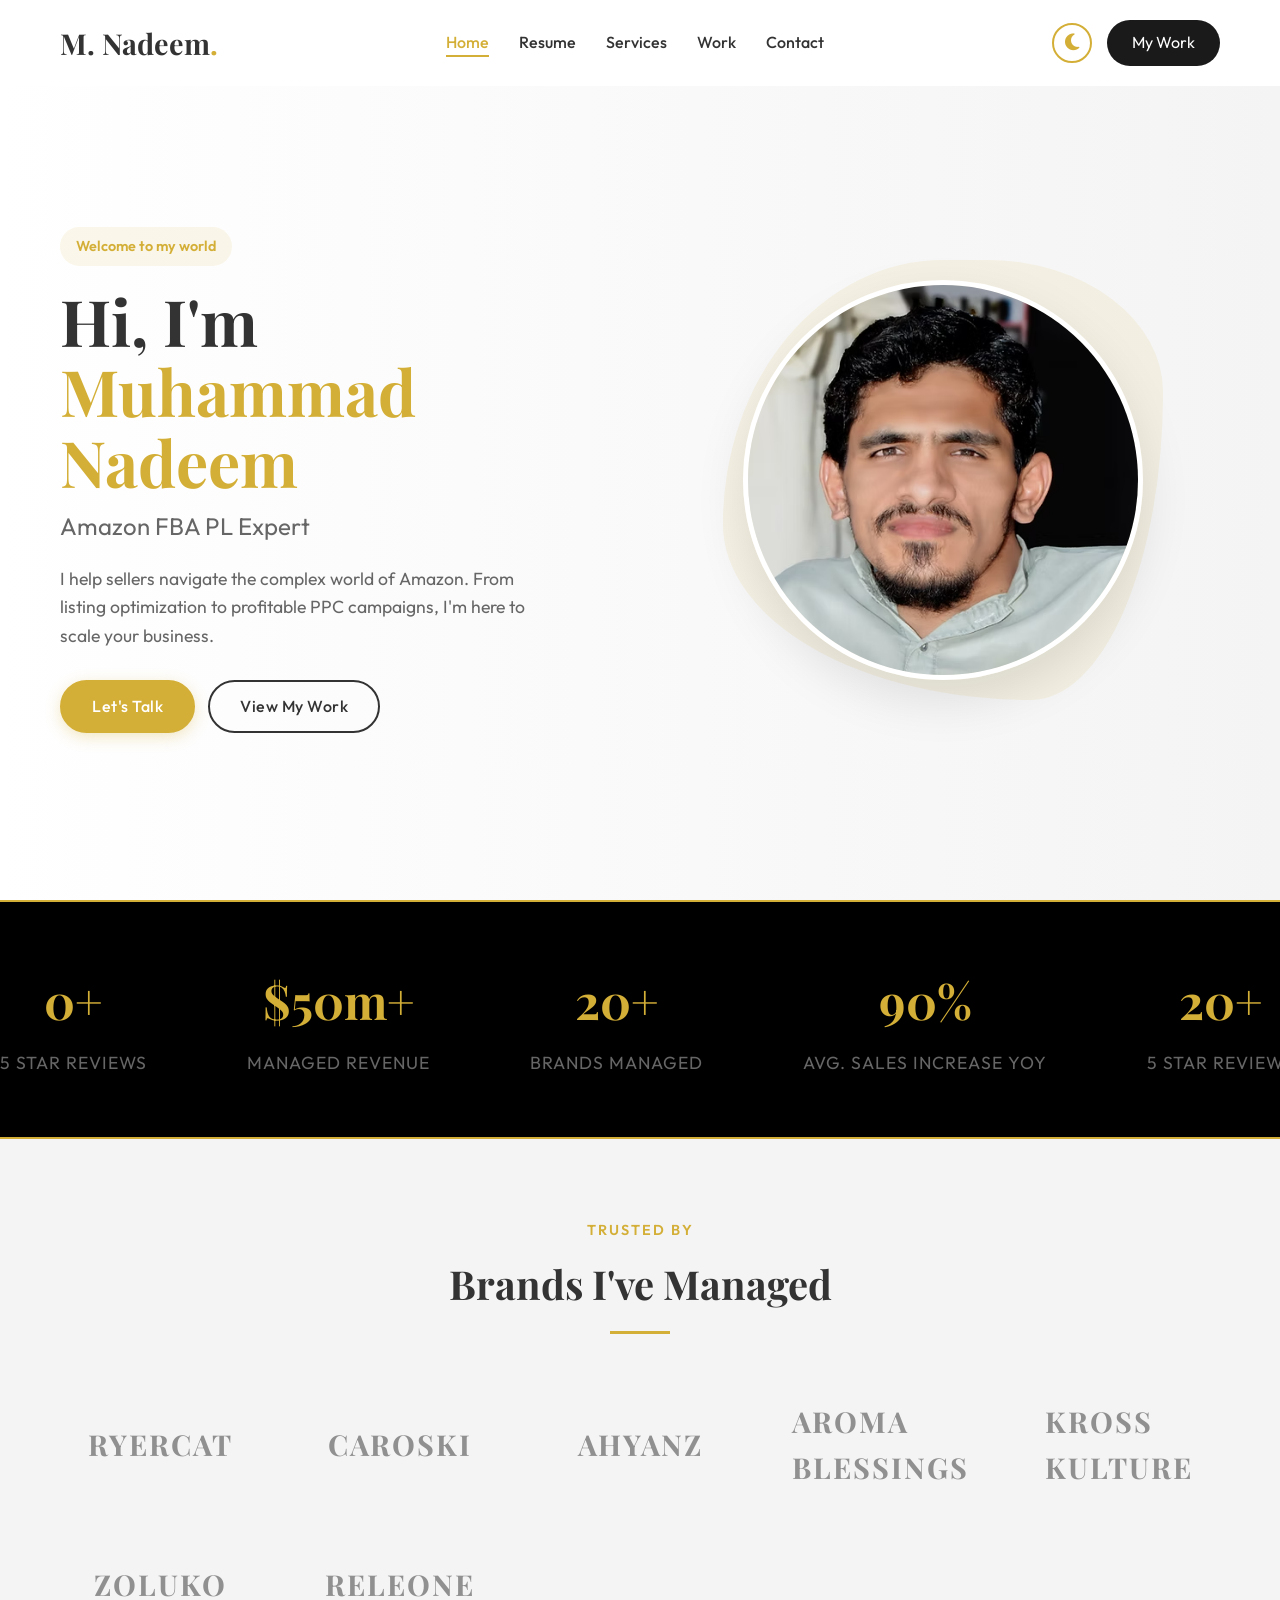
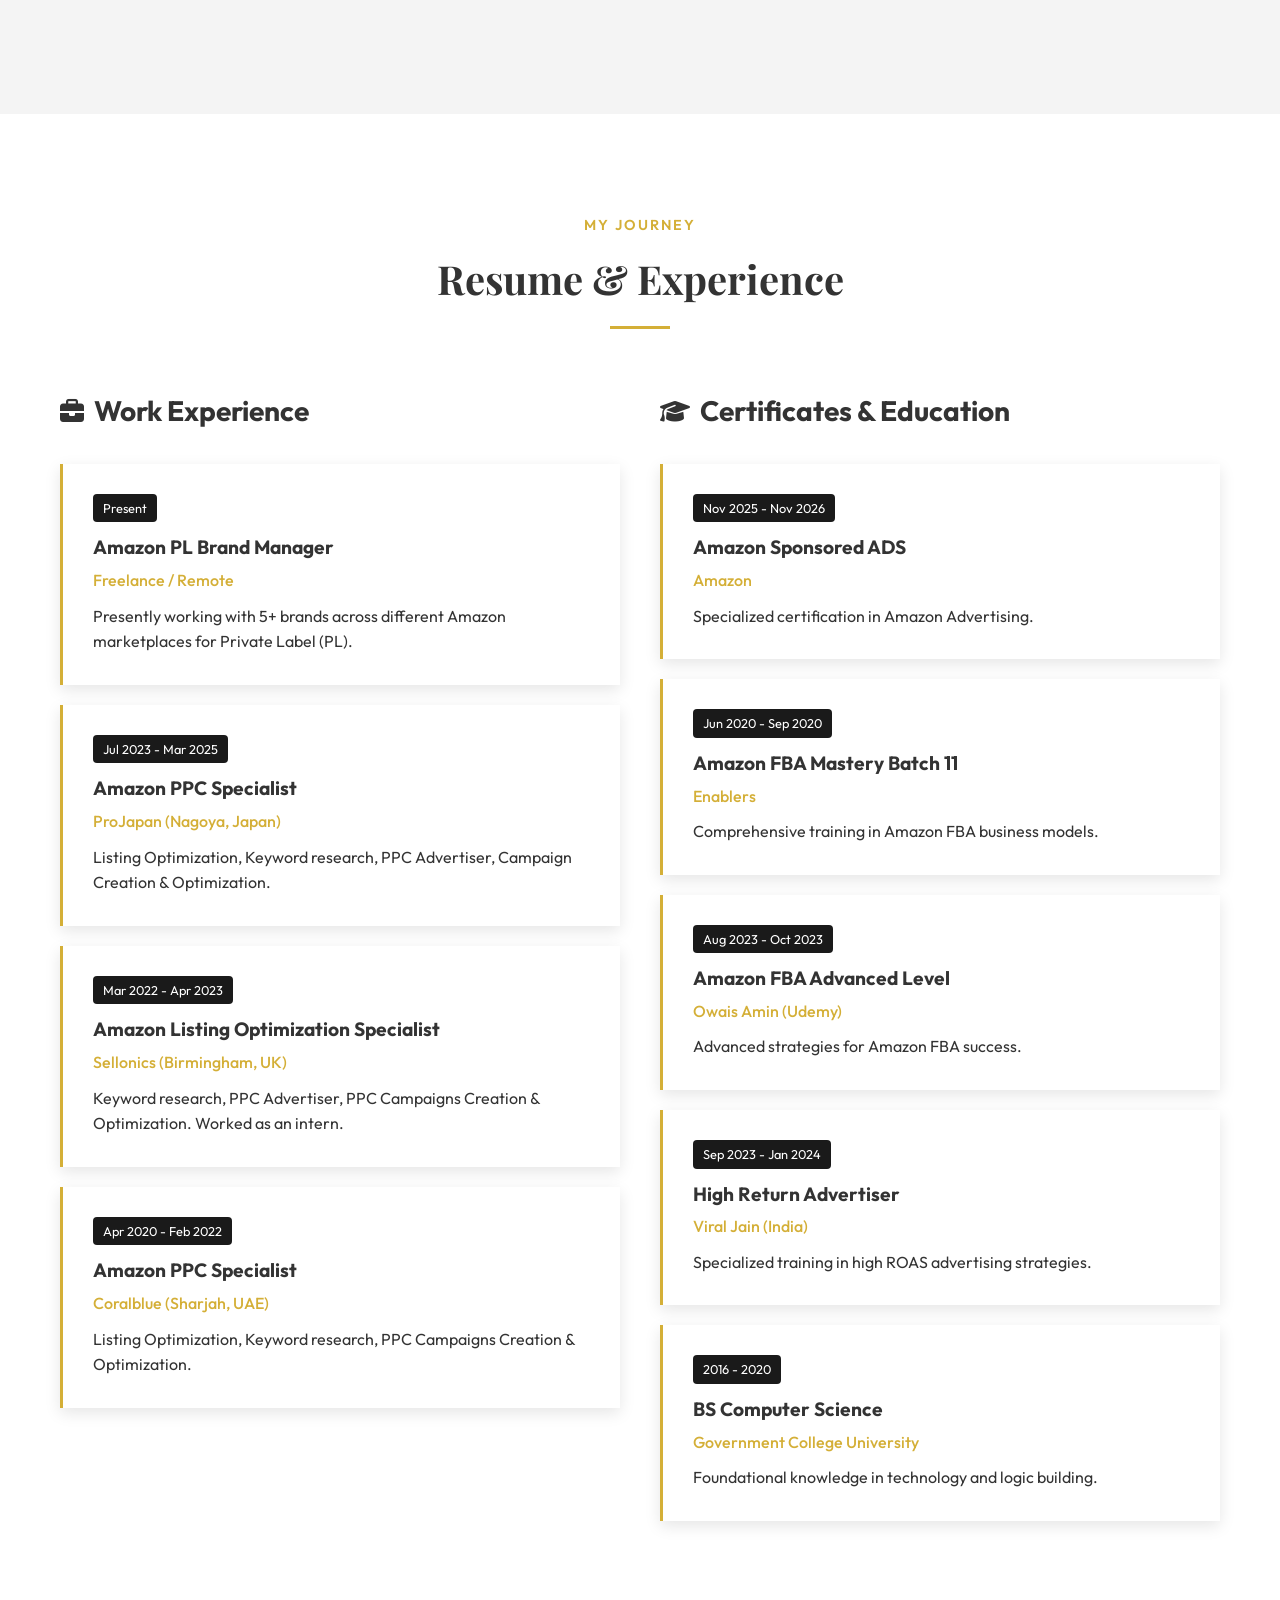
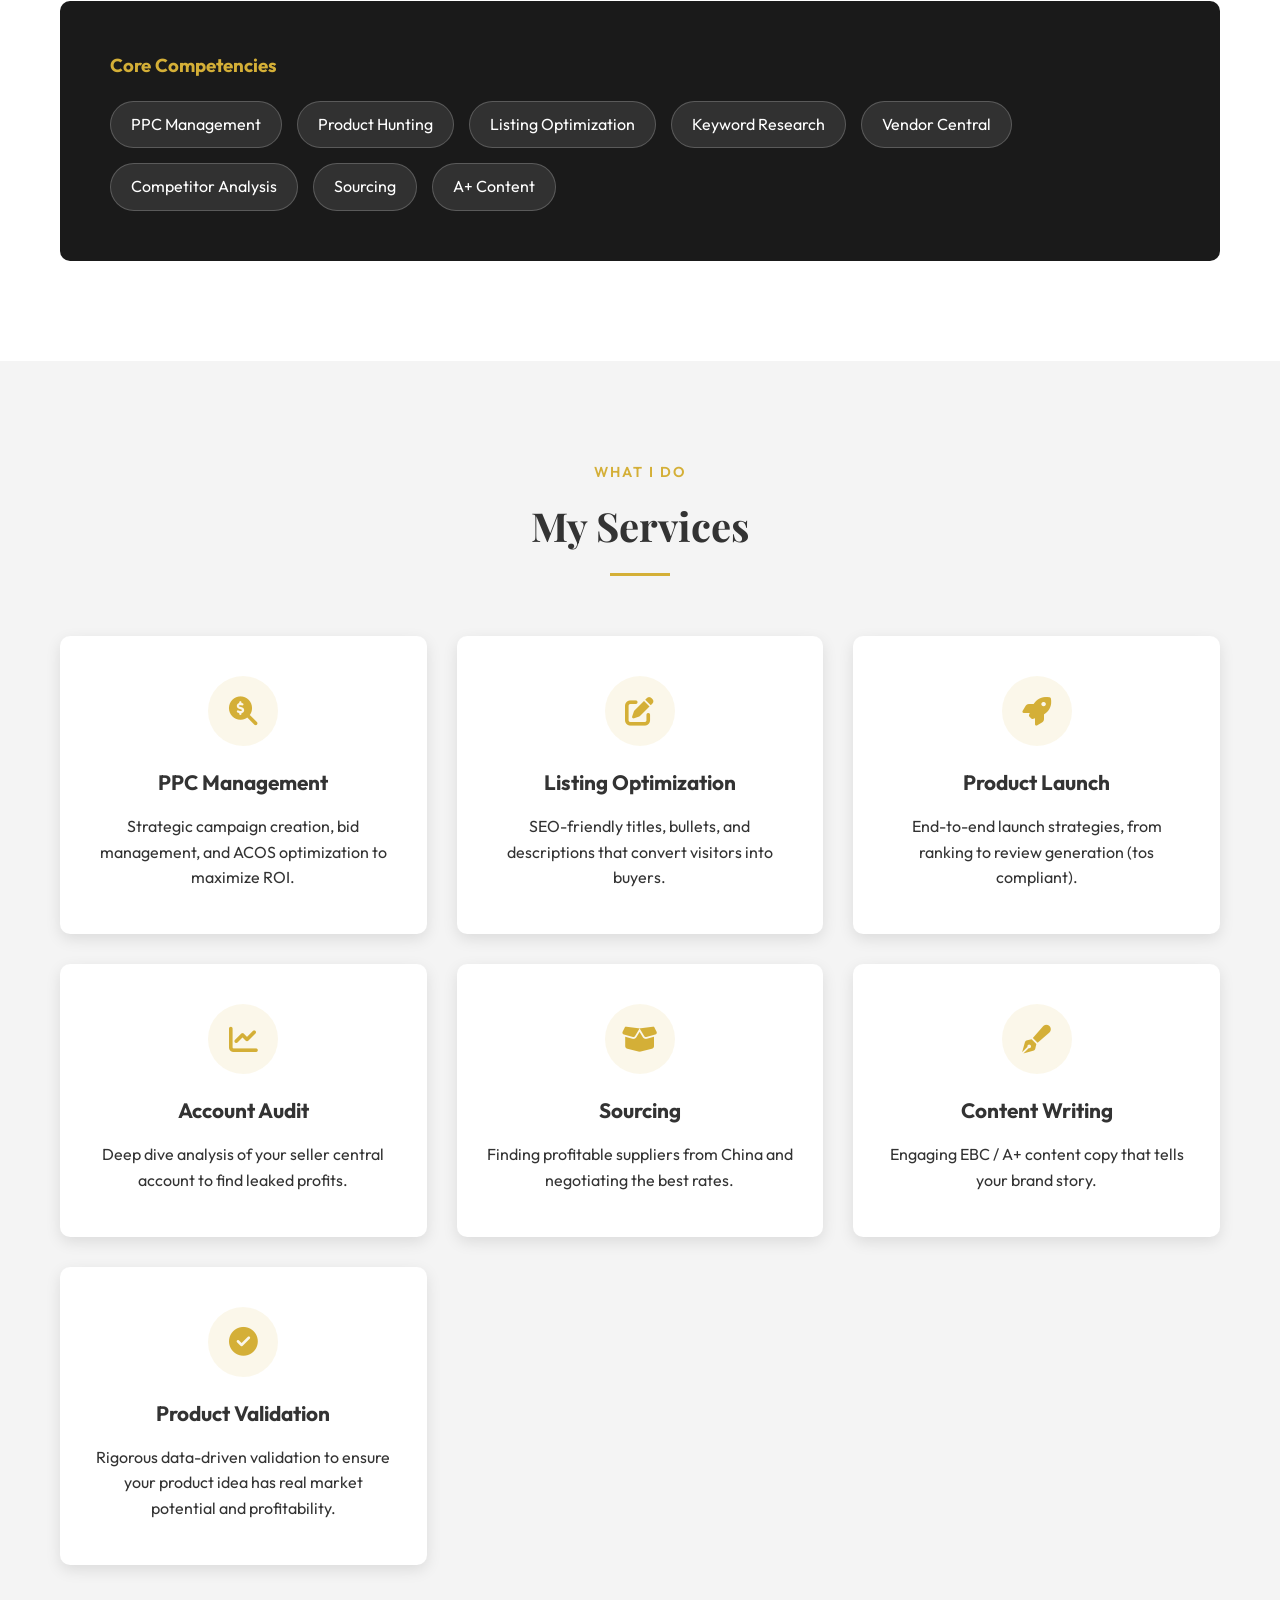
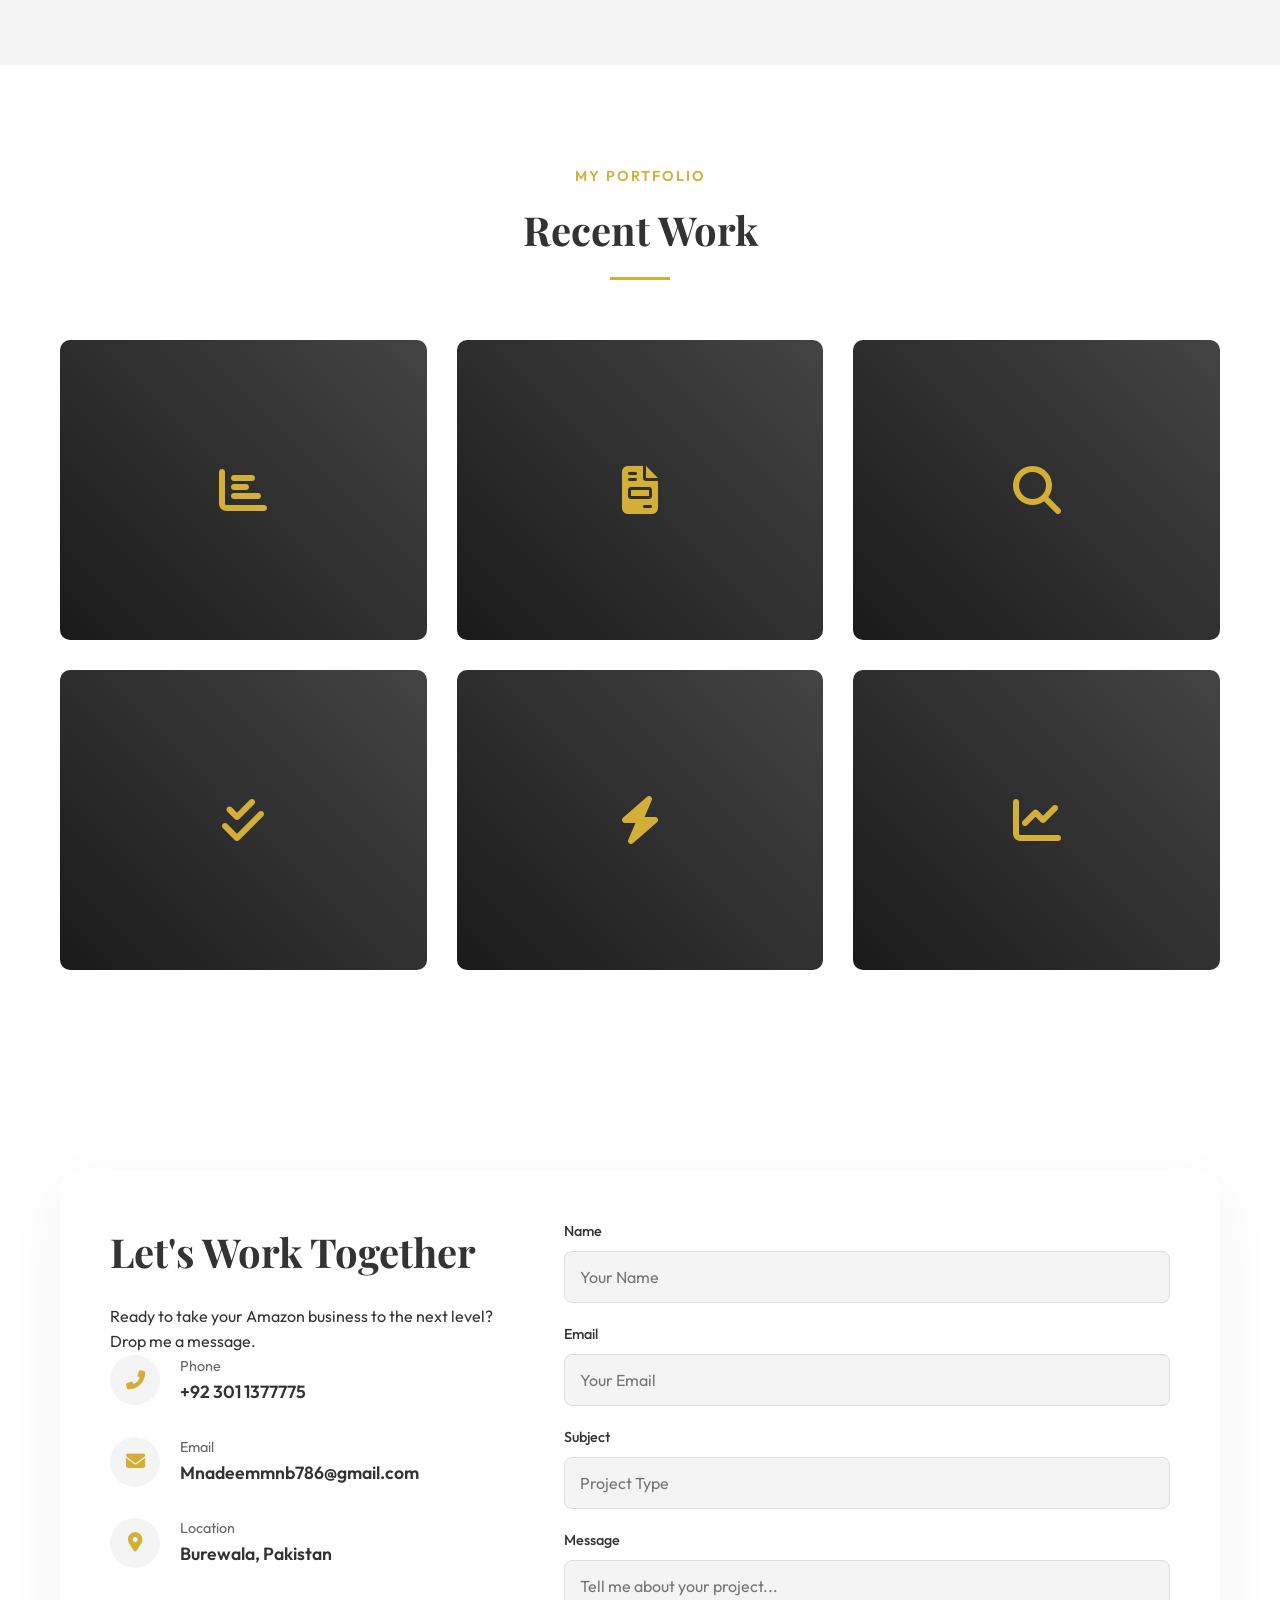
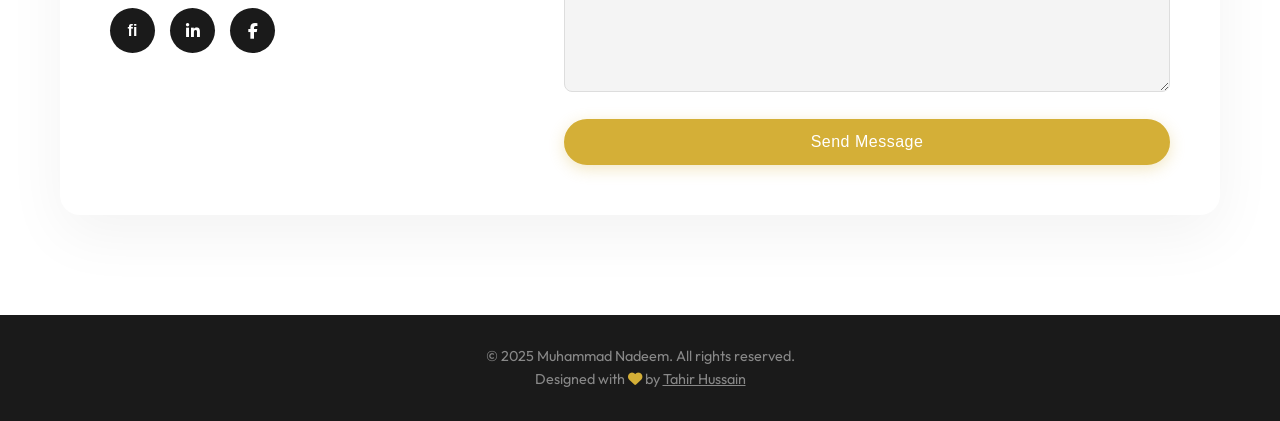
==== index.html @ 7dbaf4a0 "Add files via upload" ====
<!DOCTYPE html>
<html lang="en">

<head>
    <meta charset="UTF-8">
    <meta name="viewport" content="width=device-width, initial-scale=1.0">
    <title>Muhammad Nadeem | Amazon FBA Expert</title>
    <meta name="description"
        content="Portfolio of Muhammad Nadeem, an Amazon FBA PL Expert specializing in PPC, Listing Optimization, and Brand Building.">

    <!-- Fonts -->
    <link rel="preconnect" href="https://fonts.googleapis.com">
    <link rel="preconnect" href="https://fonts.gstatic.com" crossorigin>
    <link
        href="https://fonts.googleapis.com/css2?family=Outfit:wght@300;400;500;600;700&family=Playfair+Display:ital,wght@0,600;1,600&display=swap"
        rel="stylesheet">

    <!-- Icons -->
    <link rel="stylesheet" href="https://cdnjs.cloudflare.com/ajax/libs/font-awesome/6.4.0/css/all.min.css">

    <!-- Styles -->
    <link rel="stylesheet" href="css/style.css">
</head>

<body>

    <!-- Navigation -->
    <nav class="navbar" id="navbar">
        <div class="container nav-container">
            <a href="#" class="logo">M. Nadeem<span class="highlight">.</span></a>
            <div class="hamburger" id="hamburger">
                <span></span>
                <span></span>
                <span></span>
            </div>
            <ul class="nav-links" id="nav-links">
                <li><a href="#hero" class="active">Home</a></li>
                <li><a href="#resume">Resume</a></li>
                <li><a href="#services">Services</a></li>
                <li><a href="#portfolio">Work</a></li>
                <li><a href="#contact">Contact</a></li>
            </ul>
            <div style="display: flex; gap: 15px; align-items: center;">
                <button id="theme-toggle" aria-label="Toggle Dark Mode" class="theme-btn">
                    <i class="fas fa-moon"></i>
                </button>
                <a href="#portfolio" class="btn-cta">My Work</a>
            </div>
        </div>
    </nav>

    <!-- Hero Section -->
    <section id="home" class="hero">
        <div class="container hero-container">
            <div class="hero-content">
                <span class="subtitle">Welcome to my world</span>
                <h1>Hi, I'm <span class="text-gold">Muhammad Nadeem</span></h1>
                <h2 class="role">Amazon FBA PL Expert</h2>
                <p class="hero-desc">
                    I help sellers navigate the complex world of Amazon. From listing optimization to profitable PPC
                    campaigns, I'm here to scale your business.
                </p>
                <div class="hero-btns">
                    <a href="#contact" class="btn btn-primary">Let's Talk</a>
                    <a href="#portfolio" class="btn btn-outline">View My Work</a>
                </div>


            </div>
            <div class="hero-image">
                <div class="image-wrapper">
                    <div class="blob"></div>
                    <!-- Placeholder for user image. -->
                    <img src="assets/profile.png" alt="Muhammad Nadeem" class="profile-img">
                </div>
            </div>
        </div>
    </section>

    <!-- Sliding Stats Banner -->
    <div class="scrolling-banner">
        <div class="marquee">
            <div class="marquee-content">
                <div class="stat-block">
                    <h3>0+</h3>
                    <p>5 Star Reviews</p>
                </div>
                <div class="stat-block">
                    <h3>$50m+</h3>
                    <p>Managed Revenue</p>
                </div>
                <div class="stat-block">
                    <h3>20+</h3>
                    <p>Brands Managed</p>
                </div>
                <div class="stat-block">
                    <h3>90%</h3>
                    <p>Avg. Sales Increase YoY</p>
                </div>
                <!-- Duplicate for smooth seamless loop -->
                <div class="stat-block">
                    <h3>20+</h3>
                    <p>5 Star Reviews</p>
                </div>
                <div class="stat-block">
                    <h3>$50m+</h3>
                    <p>Managed Revenue</p>
                </div>
                <div class="stat-block">
                    <h3>20+</h3>
                    <p>Brands Managed</p>
                </div>
                <div class="stat-block">
                    <h3>90%</h3>
                    <p>Avg. Sales Increase YoY</p>
                </div>
            </div>
        </div>
    </div>

    <!-- Brands Section -->
    <section class="section brands-section">
        <div class="container">
            <div class="section-header text-center">
                <span class="section-subtitle">Trusted By</span>
                <h2 class="section-title">Brands I've Managed</h2>
                <div class="line"></div>
            </div>
            <div class="brands-grid">
                <div class="brand-item">Ryercat</div>
                <div class="brand-item">Caroski</div>
                <div class="brand-item">Ahyanz</div>
                <div class="brand-item">Aroma Blessings</div>
                <div class="brand-item">Kross Kulture</div>
                <div class="brand-item">Zoluko</div>
                <div class="brand-item">Releone</div>
            </div>
        </div>
    </section>

    <!-- Resume / About Section -->
    <section id="resume" class="section resume-section">
        <div class="container">
            <div class="section-header text-center">
                <span class="section-subtitle">My Journey</span>
                <h2 class="section-title">Resume & Experience</h2>
                <div class="line"></div>
            </div>

            <div class="resume-grid">
                <!-- Experience Column -->
                <div class="resume-column">
                    <div class="resume-cat">
                        <i class="fas fa-briefcase"></i>
                        <h3>Work Experience</h3>
                    </div>

                    <div class="resume-card">
                        <div class="resume-date">Present</div>
                        <h4>Amazon PL Brand Manager</h4>
                        <span class="company">Freelance / Remote</span>
                        <p>Presently working with 5+ brands across different Amazon marketplaces for Private Label (PL).
                        </p>
                    </div>
                    <div class="resume-card">
                        <div class="resume-date">Jul 2023 - Mar 2025</div>
                        <h4>Amazon PPC Specialist</h4>
                        <span class="company">ProJapan (Nagoya, Japan)</span>
                        <p>Listing Optimization, Keyword research, PPC Advertiser, Campaign Creation & Optimization.</p>
                    </div>

                    <div class="resume-card">
                        <div class="resume-date">Mar 2022 - Apr 2023</div>
                        <h4>Amazon Listing Optimization Specialist</h4>
                        <span class="company">Sellonics (Birmingham, UK)</span>
                        <p>Keyword research, PPC Advertiser, PPC Campaigns Creation & Optimization. Worked as an intern.
                        </p>
                    </div>

                    <div class="resume-card">
                        <div class="resume-date">Apr 2020 - Feb 2022</div>
                        <h4>Amazon PPC Specialist</h4>
                        <span class="company">Coralblue (Sharjah, UAE)</span>
                        <p>Listing Optimization, Keyword research, PPC Campaigns Creation & Optimization.</p>
                    </div>
                </div>

                <!-- Education/Certificates Column -->
                <div class="resume-column">
                    <div class="resume-cat">
                        <i class="fas fa-graduation-cap"></i>
                        <h3>Certificates & Education</h3>
                    </div>

                    <div class="resume-card">
                        <div class="resume-date">Nov 2025 - Nov 2026</div>
                        <h4>Amazon Sponsored ADS</h4>
                        <span class="company">Amazon</span>
                        <p>Specialized certification in Amazon Advertising.</p>
                    </div>

                    <div class="resume-card">
                        <div class="resume-date">Jun 2020 - Sep 2020</div>
                        <h4>Amazon FBA Mastery Batch 11</h4>
                        <span class="company">Enablers</span>
                        <p>Comprehensive training in Amazon FBA business models.</p>
                    </div>

                    <div class="resume-card">
                        <div class="resume-date">Aug 2023 - Oct 2023</div>
                        <h4>Amazon FBA Advanced Level</h4>
                        <span class="company">Owais Amin (Udemy)</span>
                        <p>Advanced strategies for Amazon FBA success.</p>
                    </div>

                    <div class="resume-card">
                        <div class="resume-date">Sep 2023 - Jan 2024</div>
                        <h4>High Return Advertiser</h4>
                        <span class="company">Viral Jain (India)</span>
                        <p>Specialized training in high ROAS advertising strategies.</p>
                    </div>

                    <div class="resume-card">
                        <div class="resume-date">2016 - 2020</div>
                        <h4>BS Computer Science</h4>
                        <span class="company">Government College University</span>
                        <p>Foundational knowledge in technology and logic building.</p>
                    </div>
                </div>
            </div>

            <!-- Skills Bar -->
            <div class="skills-container">
                <h3>Core Competencies</h3>
                <div class="skills-flex">
                    <span class="skill-tag">PPC Management</span>
                    <span class="skill-tag">Product Hunting</span>
                    <span class="skill-tag">Listing Optimization</span>
                    <span class="skill-tag">Keyword Research</span>
                    <span class="skill-tag">Vendor Central</span>
                    <span class="skill-tag">Competitor Analysis</span>
                    <span class="skill-tag">Sourcing</span>
                    <span class="skill-tag">A+ Content</span>
                </div>
            </div>
        </div>
    </section>

    <!-- Services Section -->
    <section id="services" class="section services-section bg-light">
        <div class="container">
            <div class="section-header text-center">
                <span class="section-subtitle">What I Do</span>
                <h2 class="section-title">My Services</h2>
                <div class="line"></div>
            </div>

            <div class="services-grid">
                <div class="service-card">
                    <div class="icon-box"><i class="fas fa-search-dollar"></i></div>
                    <h3>PPC Management</h3>
                    <p>Strategic campaign creation, bid management, and ACOS optimization to maximize ROI.</p>
                </div>
                <div class="service-card">
                    <div class="icon-box"><i class="fas fa-edit"></i></div>
                    <h3>Listing Optimization</h3>
                    <p>SEO-friendly titles, bullets, and descriptions that convert visitors into buyers.</p>
                </div>
                <div class="service-card">
                    <div class="icon-box"><i class="fas fa-rocket"></i></div>
                    <h3>Product Launch</h3>
                    <p>End-to-end launch strategies, from ranking to review generation (tos compliant).</p>
                </div>
                <div class="service-card">
                    <div class="icon-box"><i class="fas fa-chart-line"></i></div>
                    <h3>Account Audit</h3>
                    <p>Deep dive analysis of your seller central account to find leaked profits.</p>
                </div>
                <div class="service-card">
                    <div class="icon-box"><i class="fas fa-box-open"></i></div>
                    <h3>Sourcing</h3>
                    <p>Finding profitable suppliers from China and negotiating the best rates.</p>
                </div>
                <div class="service-card">
                    <div class="icon-box"><i class="fas fa-pen-fancy"></i></div>
                    <h3>Content Writing</h3>
                    <p>Engaging EBC / A+ content copy that tells your brand story.</p>
                </div>
                <div class="service-card">
                    <div class="icon-box"><i class="fas fa-check-circle"></i></div>
                    <h3>Product Validation</h3>
                    <p>Rigorous data-driven validation to ensure your product idea has real market potential and
                        profitability.</p>
                </div>
            </div>
        </div>
    </section>

    <!-- Portfolio Section -->
    <section id="portfolio" class="section portfolio-section">
        <div class="container">
            <div class="section-header text-center">
                <span class="section-subtitle">My Portfolio</span>
                <h2 class="section-title">Recent Work</h2>
                <div class="line"></div>
            </div>

            <div class="portfolio-grid">
                <!-- Project 1 -->
                <div class="portfolio-item">
                    <div class="portfolio-img">
                        <div class="placeholder-img" style="background: linear-gradient(45deg, #1a1a1a, #444);">
                            <i class="fas fa-chart-bar fa-3x" style="color: #D4AF37;"></i>
                        </div>
                    </div>
                    <div class="portfolio-overlay">
                        <h3>PPC Audit Report</h3>
                        <p>Reduced ACOS by 15% in 2 months.</p>
                    </div>
                </div>
                <!-- Project 2 -->
                <div class="portfolio-item">
                    <div class="portfolio-img">
                        <div class="placeholder-img" style="background: linear-gradient(45deg, #1a1a1a, #444);">
                            <i class="fas fa-file-invoice fa-3x" style="color: #D4AF37;"></i>
                        </div>
                    </div>
                    <div class="portfolio-overlay">
                        <h3>Listing Audit</h3>
                        <p>Kitchen Category - Best Seller Badge.</p>
                    </div>
                </div>
                <!-- Project 3 -->
                <div class="portfolio-item">
                    <div class="portfolio-img">
                        <div class="placeholder-img" style="background: linear-gradient(45deg, #1a1a1a, #444);">
                            <i class="fas fa-search fa-3x" style="color: #D4AF37;"></i>
                        </div>
                    </div>
                    <div class="portfolio-overlay">
                        <h3>Keyword Research</h3>
                        <p>High volume, low competition keywords.</p>
                    </div>
                </div>
                <!-- Project 4 -->
                <div class="portfolio-item">
                    <div class="portfolio-img">
                        <div class="placeholder-img" style="background: linear-gradient(45deg, #1a1a1a, #444);">
                            <i class="fas fa-check-double fa-3x" style="color: #D4AF37;"></i>
                        </div>
                    </div>
                    <div class="portfolio-overlay">
                        <h3>Product Validation</h3>
                        <p>Comprehensive market analysis and viability report.</p>
                    </div>
                </div>
                <!-- Project 5 -->
                <div class="portfolio-item">
                    <div class="portfolio-img">
                        <div class="placeholder-img" style="background: linear-gradient(45deg, #1a1a1a, #444);">
                            <i class="fas fa-bolt fa-3x" style="color: #D4AF37;"></i>
                        </div>
                    </div>
                    <div class="portfolio-overlay">
                        <h3>The 14 Days Profit Sprint</h3>
                        <p>Rapid optimization strategy to boost profitability in two weeks.</p>
                    </div>
                </div>
                <!-- Project 6 -->
                <div class="portfolio-item">
                    <div class="portfolio-img">
                        <div class="placeholder-img" style="background: linear-gradient(45deg, #1a1a1a, #444);">
                            <i class="fas fa-chart-line fa-3x" style="color: #D4AF37;"></i>
                        </div>
                    </div>
                    <div class="portfolio-overlay">
                        <h3>Holistic Brand Growth</h3>
                        <p>Long-term strategies to build equity and sustainable revenue.</p>
                    </div>
                </div>
            </div>
        </div>
    </section>

    <!-- Contact Section -->
    <section id="contact" class="section contact-section">
        <div class="container">
            <div class="contact-wrapper">
                <div class="contact-info">
                    <h2>Let's Work Together</h2>
                    <p>Ready to take your Amazon business to the next level? Drop me a message.</p>

                    <div class="info-item">
                        <i class="fas fa-phone-alt"></i>
                        <div>
                            <span>Phone</span>
                            <p>+92 301 1377775</p>
                        </div>
                    </div>
                    <div class="info-item">
                        <i class="fas fa-envelope"></i>
                        <div>
                            <span>Email</span>
                            <p>Mnadeemmnb786@gmail.com</p>
                        </div>
                    </div>
                    <div class="info-item">
                        <i class="fas fa-map-marker-alt"></i>
                        <div>
                            <span>Location</span>
                            <p>Burewala, Pakistan</p>
                        </div>
                    </div>

                    <div class="social-links">
                        <!-- Fiverr -->
                        <a href="https://www.fiverr.com/mnadeem_75?up_rollout=true" target="_blank" title="Fiverr">
                            <span style="font-weight: 700; font-family: sans-serif;">fi</span>
                        </a>
                        <!-- LinkedIn -->
                        <a href="https://www.linkedin.com/in/muhammad-nadeem-va/" target="_blank" title="LinkedIn">
                            <i class="fab fa-linkedin-in"></i>
                        </a>
                        <!-- Facebook -->
                        <a href="https://www.facebook.com/share/1TNQJmgSxJ/" target="_blank" title="Facebook">
                            <i class="fab fa-facebook-f"></i>
                        </a>
                    </div>
                </div>

                <div class="contact-form-box">
                    <form action="#" class="contact-form">
                        <div class="form-group">
                            <label for="name">Name</label>
                            <input type="text" id="name" placeholder="Your Name" required>
                        </div>
                        <div class="form-group">
                            <label for="email">Email</label>
                            <input type="email" id="email" placeholder="Your Email" required>
                        </div>
                        <div class="form-group">
                            <label for="subject">Subject</label>
                            <input type="text" id="subject" placeholder="Project Type">
                        </div>
                        <div class="form-group">
                            <label for="message">Message</label>
                            <textarea id="message" rows="5" placeholder="Tell me about your project..."
                                required></textarea>
                        </div>
                        <button type="submit" class="btn btn-primary btn-block">Send Message</button>
                    </form>
                </div>
            </div>
        </div>
    </section>

    <!-- Footer -->
    <footer>
        <div class="container footer-content">
            <p>&copy; 2025 Muhammad Nadeem. All rights reserved.</p>
            <p>Designed with <i class="fas fa-heart text-gold"></i> by <a
                    href="https://www.linkedin.com/in/tahir-hussain-a2488430a?utm_source=share&utm_campaign=share_via&utm_content=profile&utm_medium=android_app"
                    target="_blank" style="color: inherit; text-decoration: underline;">Tahir Hussain</a></p>
        </div>
    </footer>


    <!-- Portfolio Modal -->
    <div id="portfolio-modal" class="modal">
        <div class="modal-content">
            <span class="close-modal">&times;</span>
            <span class="prev-slide">&#10094;</span>
            <img src="" alt="Project Detail" id="modal-img">
            <span class="next-slide">&#10095;</span>
            <div class="modal-caption">
                <h3 id="modal-title"></h3>
                <p id="modal-desc"></p>
            </div>
        </div>
    </div>

    <script src="js/script.js"></script>
</body>

</html>
---- css/style.css ----
/* 
========================================
   Variables & Reset
========================================
*/
:root {
    --primary-color: #D4AF37;
    --secondary-color: #f4f4f4;
    --text-color: #333333;
    --text-light: #666666;
    --bg-light: #f4f4f4;
    --bg-dark: #1a1a1a;
    --white: #ffffff;
    --shadow: 0 5px 15px rgba(0, 0, 0, 0.1);
    --transition: all 0.3s ease;
    --font-heading: 'Playfair Display', serif;
    --font-main: 'Outfit', sans-serif;

    /* Theme Variables */
    --bg-body: #ffffff;
    --bg-card: #ffffff;
    --text-main: #333333;
    --text-muted: #666666;
    --nav-bg: rgba(255, 255, 255, 0.95);
    --hero-bg: linear-gradient(to right, #ffffff, #f4f4f4);
}

[data-theme="dark"] {
    --bg-body: #111111;
    --bg-card: #1e1e1e;
    --text-main: #e0e0e0;
    --text-muted: #aaaaaa;
    --nav-bg: rgba(17, 17, 17, 0.95);
    --hero-bg: linear-gradient(to right, #111111, #1a1a1a);
    --shadow: 0 5px 15px rgba(0, 0, 0, 0.3);
    --bg-light: #222;
    /* Overriding for contact form inputs etc */
}

/* Theme Button */
.theme-btn {
    background: transparent;
    border: 2px solid var(--primary-color);
    color: var(--primary-color);
    width: 40px;
    height: 40px;
    border-radius: 50%;
    cursor: pointer;
    display: flex;
    align-items: center;
    justify-content: center;
    transition: var(--transition);
    font-size: 1.2rem;
}

.theme-btn:hover {
    background: var(--primary-color);
    color: var(--white);
    transform: rotate(30deg);
}

* {
    margin: 0;
    padding: 0;
    box-sizing: border-box;
}

html {
    scroll-behavior: smooth;
}

body {
    font-family: var(--font-main);
    color: var(--text-main);
    line-height: 1.6;
    overflow-x: hidden;
    background-color: var(--bg-body);
    transition: background-color 0.3s ease, color 0.3s ease;
}

a {
    text-decoration: none;
    color: inherit;
    transition: var(--transition);
}

ul {
    list-style: none;
}

img {
    max-width: 100%;
}

/* 
========================================
   Utilities
========================================
*/
.container {
    max-width: 1200px;
    padding: 0 20px;
    margin: 0 auto;
}

.text-gold {
    color: var(--primary-color);
}

.text-center {
    text-align: center;
}

.bg-light {
    background-color: var(--bg-light);
}

.bg-dark {
    background-color: var(--bg-dark);
    color: var(--white);
}

.btn {
    display: inline-block;
    padding: 12px 30px;
    border-radius: 50px;
    font-weight: 500;
    letter-spacing: 0.5px;
    cursor: pointer;
    font-size: 1rem;
}

.btn-primary {
    background-color: var(--primary-color);
    color: var(--white);
    border: 2px solid var(--primary-color);
    box-shadow: 0 4px 15px rgba(212, 175, 55, 0.3);
}

.btn-primary:hover {
    background-color: transparent;
    color: var(--primary-color);
    transform: translateY(-2px);
}

.btn-outline {
    background-color: transparent;
    border: 2px solid var(--text-color);
    color: var(--text-color);
    margin-left: 10px;
}

.btn-outline:hover {
    background-color: var(--text-color);
    color: var(--white);
    transform: translateY(-2px);
}

.section {
    padding: 100px 0;
}

.section-header {
    margin-bottom: 60px;
}

.section-subtitle {
    display: block;
    color: var(--primary-color);
    font-weight: 600;
    text-transform: uppercase;
    font-size: 0.9rem;
    letter-spacing: 2px;
    margin-bottom: 10px;
}

.section-title {
    font-family: var(--font-heading);
    font-size: 2.5rem;
    color: var(--text-main);
    margin-bottom: 15px;
}

.line {
    width: 60px;
    height: 3px;
    background-color: var(--primary-color);
    margin: 0 auto;
}

/* 
========================================
   Navigation
========================================
*/
.navbar {
    position: fixed;
    top: 0;
    left: 0;
    width: 100%;
    z-index: 1000;
    padding: 20px 0;
    transition: var(--transition);
    background: var(--nav-bg);
    backdrop-filter: blur(10px);
    box-shadow: 0 2px 10px rgba(0, 0, 0, 0.05);
}

.nav-container {
    display: flex;
    justify-content: space-between;
    align-items: center;
}

.logo {
    font-family: var(--font-heading);
    font-size: 1.8rem;
    font-weight: 700;
    color: var(--text-main);
}

.highlight {
    color: var(--primary-color);
}


.nav-links {
    display: flex;
    align-items: center;
    gap: 30px;
}

.nav-links li a {
    font-weight: 500;
    font-size: 1rem;
    color: var(--text-main);
    position: relative;
}

.nav-links li a.active,
.nav-links li a:hover {
    color: var(--primary-color);
}

.nav-links li a::after {
    content: '';
    position: absolute;
    bottom: -5px;
    left: 0;
    width: 0;
    height: 2px;
    background-color: var(--primary-color);
    transition: var(--transition);
}

.nav-links li a:hover::after,
.nav-links li a.active::after {
    width: 100%;
}

.btn-cta {
    background-color: var(--bg-dark);
    color: var(--white) !important;
    padding: 10px 25px;
    border-radius: 30px;
}

.btn-cta:hover {
    background-color: var(--primary-color);
}



/* Mobile Nav */
.hamburger {
    display: none;
    flex-direction: column;
    cursor: pointer;
    gap: 5px;
}

.hamburger span {
    width: 25px;
    height: 3px;
    background-color: var(--bg-dark);
    transition: var(--transition);
}

/* 
========================================
   Hero Section
========================================
*/
.hero {
    padding-top: 140px;
    padding-bottom: 80px;
    background-image: var(--hero-bg);
    min-height: 100vh;
    display: flex;
    align-items: center;
}

.hero-container {
    display: grid;
    grid-template-columns: 1fr 1fr;
    align-items: center;
    gap: 50px;
}

.hero-content .subtitle {
    display: inline-block;
    background-color: rgba(212, 175, 55, 0.1);
    color: var(--primary-color);
    padding: 8px 16px;
    border-radius: 30px;
    font-weight: 600;
    font-size: 0.9rem;
    margin-bottom: 20px;
}

.hero-content h1 {
    font-family: var(--font-heading);
    font-size: 4rem;
    line-height: 1.1;
    color: var(--text-main);
    margin-bottom: 10px;
}

.hero-content .role {
    font-size: 1.5rem;
    font-weight: 400;
    color: var(--text-light);
    margin-bottom: 20px;
}

.hero-desc {
    font-size: 1.1rem;
    color: var(--text-muted);
    margin-bottom: 30px;
    max-width: 500px;
}

.stats-row {
    display: flex;
    gap: 40px;
    margin-top: 50px;
    border-top: 1px solid #ddd;
    padding-top: 30px;
}

.stat-item {
    display: flex;
    flex-direction: column;
}

.stat-num {
    font-size: 2rem;
    font-weight: 700;
    color: var(--primary-color);
    font-family: var(--font-heading);
}

.stat-label {
    font-size: 0.9rem;
    color: var(--text-light);
}

/* Hero Image */
.hero-image {
    position: relative;
    display: flex;
    justify-content: center;
}

.image-wrapper {
    position: relative;
    width: 400px;
    height: 400px;
}

.profile-img {
    width: 100%;
    height: 100%;
    object-fit: cover;
    border-radius: 50%;
    border: 5px solid var(--white);
    box-shadow: 0 20px 50px rgba(0, 0, 0, 0.1);
    position: relative;
    z-index: 2;
}

.blob {
    position: absolute;
    top: -20px;
    left: -20px;
    width: 110%;
    height: 110%;
    background-color: rgba(212, 175, 55, 0.1);
    border-radius: 50% 40% 30% 70% / 60% 30% 70% 40%;
    animation: blob-bounce 8s infinite ease-in-out;
    z-index: 1;
}

@keyframes blob-bounce {
    0% {
        border-radius: 50% 40% 30% 70% / 60% 30% 70% 40%;
    }

    50% {
        border-radius: 30% 60% 70% 40% / 50% 60% 30% 60%;
    }

    100% {
        border-radius: 50% 40% 30% 70% / 60% 30% 70% 40%;
    }
}

/* 
========================================
   Resume Section
========================================
*/
.resume-grid {
    display: grid;
    grid-template-columns: 1fr 1fr;
    gap: 40px;
    margin-bottom: 60px;
}

.resume-cat {
    font-size: 1.5rem;
    margin-bottom: 30px;
    display: flex;
    align-items: center;
    gap: 10px;
    color: var(--text-main);
}

.resume-card {
    background: var(--bg-card);
    padding: 30px;
    margin-bottom: 20px;
    border-left: 3px solid var(--primary-color);
    box-shadow: var(--shadow);
    transition: var(--transition);
}

.resume-card:hover {
    transform: translateX(10px);
}

.resume-date {
    background: var(--bg-dark);
    color: var(--white);
    display: inline-block;
    padding: 4px 10px;
    font-size: 0.8rem;
    border-radius: 4px;
    margin-bottom: 10px;
}

.resume-card h4 {
    font-size: 1.2rem;
    margin-bottom: 5px;
}

.resume-card .company {
    font-weight: 500;
    color: var(--primary-color);
    display: block;
    margin-bottom: 10px;
}

/* Skills */
.skills-container {
    background: var(--bg-dark);
    padding: 50px;
    border-radius: 10px;
    color: var(--white);
}

.skills-container h3 {
    margin-bottom: 20px;
    color: var(--primary-color);
}

.skills-flex {
    display: flex;
    flex-wrap: wrap;
    gap: 15px;
}

.skill-tag {
    background: rgba(255, 255, 255, 0.1);
    padding: 10px 20px;
    border-radius: 30px;
    border: 1px solid rgba(255, 255, 255, 0.2);
    transition: var(--transition);
}

.skill-tag:hover {
    background: var(--primary-color);
    border-color: var(--primary-color);
    color: var(--white);
}

/* 
========================================
   Services Section
========================================
*/
.services-grid {
    display: grid;
    grid-template-columns: repeat(auto-fit, minmax(300px, 1fr));
    gap: 30px;
}

.service-card {
    background: var(--bg-card);
    padding: 40px 30px;
    text-align: center;
    border-radius: 10px;
    box-shadow: var(--shadow);
    transition: var(--transition);
    border-bottom: 3px solid transparent;
}

.service-card:hover {
    transform: translateY(-10px);
    border-bottom-color: var(--primary-color);
}

.icon-box {
    width: 70px;
    height: 70px;
    background: rgba(212, 175, 55, 0.1);
    border-radius: 50%;
    margin: 0 auto 20px;
    display: flex;
    align-items: center;
    justify-content: center;
    font-size: 1.8rem;
    color: var(--primary-color);
    transition: var(--transition);
}

.service-card:hover .icon-box {
    background: var(--primary-color);
    color: var(--white);
}

.service-card h3 {
    margin-bottom: 15px;
    font-size: 1.3rem;
}

/* 
========================================
   Portfolio Section
========================================
*/
.portfolio-grid {
    display: grid;
    grid-template-columns: repeat(auto-fit, minmax(300px, 1fr));
    gap: 30px;
}

.portfolio-item {
    position: relative;
    border-radius: 10px;
    overflow: hidden;
    height: 300px;
    cursor: pointer;
}

.portfolio-img {
    height: 100%;
    width: 100%;
}

.placeholder-img {
    height: 100%;
    width: 100%;
    display: flex;
    align-items: center;
    justify-content: center;
    transition: var(--transition);
}

.portfolio-item:hover .placeholder-img {
    transform: scale(1.1);
}

.portfolio-overlay {
    position: absolute;
    top: 0;
    left: 0;
    width: 100%;
    height: 100%;
    background: rgba(26, 26, 26, 0.85);
    display: flex;
    flex-direction: column;
    align-items: center;
    justify-content: center;
    opacity: 0;
    transition: var(--transition);
    color: var(--white);
    padding: 20px;
    text-align: center;
}

.portfolio-item:hover .portfolio-overlay {
    opacity: 1;
}

.portfolio-overlay h3 {
    color: var(--primary-color);
    margin-bottom: 10px;
    transform: translateY(20px);
    transition: var(--transition);
}

.portfolio-overlay p {
    transform: translateY(20px);
    transition: var(--transition);
    transition-delay: 0.1s;
}

.portfolio-item:hover .portfolio-overlay h3,
.portfolio-item:hover .portfolio-overlay p {
    transform: translateY(0);
}

/* 
========================================
   Contact Section
========================================
*/
.contact-wrapper {
    display: grid;
    grid-template-columns: 1fr 1.5fr;
    gap: 50px;
    background: var(--bg-card);
    box-shadow: 0 20px 60px rgba(0, 0, 0, 0.05);
    padding: 50px;
    border-radius: 20px;
}

.contact-info h2 {
    font-family: var(--font-heading);
    font-size: 2.5rem;
    margin-bottom: 20px;
}

.info-item {
    display: flex;
    align-items: center;
    gap: 20px;
    margin-bottom: 30px;
}

.info-item i {
    width: 50px;
    height: 50px;
    border-radius: 50%;
    background: var(--bg-light);
    display: flex;
    align-items: center;
    justify-content: center;
    color: var(--primary-color);
    font-size: 1.2rem;
}

.info-item span {
    display: block;
    font-size: 0.9rem;
    color: var(--text-light);
}

.info-item p {
    font-weight: 600;
    font-size: 1.1rem;
}

.social-links {
    margin-top: 40px;
    display: flex;
    gap: 15px;
}

.social-links a {
    width: 45px;
    height: 45px;
    background: var(--bg-dark);
    color: var(--white);
    border-radius: 50%;
    display: flex;
    align-items: center;
    justify-content: center;
    transition: var(--transition);
}

.social-links a:hover {
    background: var(--primary-color);
    transform: translateY(-3px);
}

.contact-form .form-group {
    margin-bottom: 20px;
}

.contact-form label {
    display: block;
    margin-bottom: 8px;
    font-weight: 500;
    font-size: 0.9rem;
}

.contact-form input,
.contact-form textarea {
    width: 100%;
    padding: 15px;
    border: 1px solid #ddd;
    border-radius: 8px;
    font-family: var(--font-main);
    font-size: 1rem;
    transition: var(--transition);
    background: var(--bg-light);
}

.contact-form input:focus,
.contact-form textarea:focus {
    outline: none;
    border-color: var(--primary-color);
    background: var(--white);
}

.btn-block {
    width: 100%;
}

/* 
========================================
   Footer
========================================
*/
footer {
    background: var(--bg-dark);
    color: #888;
    padding: 30px 0;
    text-align: center;
    font-size: 0.9rem;
}

footer i {
    color: var(--primary-color);
}

/* 
========================================
   Responsive
========================================
*/
@media (max-width: 992px) {
    .hero-container {
        grid-template-columns: 1fr;
        text-align: center;
    }

    .hero-content h1 {
        font-size: 3rem;
    }

    .hero-desc {
        margin: 0 auto 30px;
    }

    .stats-row {
        justify-content: center;
    }

    .hero-image {
        margin-top: 50px;
    }

    .resume-grid {
        grid-template-columns: 1fr;
    }

    .contact-wrapper {
        grid-template-columns: 1fr;
        padding: 30px;
    }
}

@media (max-width: 768px) {
    .nav-links {
        display: none;
    }

    .hamburger {
        display: flex;
    }

    /* Mobile Menu (To be implemented with JS) */
    .nav-links.active {
        display: flex;
        flex-direction: column;
        position: absolute;
        top: 80px;
        left: 0;
        width: 100%;
        background: var(--white);
        padding: 20px;
        box-shadow: 0 10px 20px rgba(0, 0, 0, 0.1);
    }
}

/* Profile Image Placeholder */
.profile-img-placeholder {
    width: 100%;
    height: 100%;
    background: var(--bg-dark);
    border-radius: 50%;
    border: 5px solid var(--white);
    display: flex;
    align-items: center;
    justify-content: center;
    position: relative;
    z-index: 2;
    box-shadow: 0 20px 50px rgba(0, 0, 0, 0.1);
    color: var(--primary-color);
    font-size: 8rem;
}

/* Portfolio Thumbnail */
.portfolio-thumb {
    width: 100%;
    height: 100%;
    object-fit: cover;
    transition: var(--transition);
}

.portfolio-item:hover .portfolio-thumb {
    transform: scale(1.1);
}

/* Modal Styles */
.modal {
    display: none;
    position: fixed;
    z-index: 2000;
    left: 0;
    top: 0;
    width: 100%;
    height: 100%;
    overflow: auto;
    background-color: rgba(0, 0, 0, 0.9);
    backdrop-filter: blur(5px);
    opacity: 0;
    transition: opacity 0.3s ease;
}

.modal.show {
    display: flex;
    align-items: center;
    justify-content: center;
    opacity: 1;
}

.modal-content {
    margin: auto;
    display: block;
    max-width: 90%;
    max-height: 90vh;
    animation: zoom 0.3s;
    position: relative;
    border: 2px solid var(--primary-color);
    box-shadow: 0 0 50px rgba(212, 175, 55, 0.2);
}

.modal-caption {
    text-align: center;
    color: var(--white);
    padding: 15px;
    background: var(--bg-dark);
    width: 100%;
}

.close-modal {
    position: absolute;
    top: 30px;
    right: 40px;
    color: var(--white);
    font-size: 40px;
    font-weight: bold;
    cursor: pointer;
    transition: 0.3s;
    z-index: 2001;
}

.close-modal:hover {
    color: var(--primary-color);
}

@keyframes zoom {
    from {
        transform: scale(0.9)
    }

    to {
        transform: scale(1)
    }
}

@media (max-width: 700px) {
    .modal-content {
        width: 95%;
    }
}

/* Modal Navigation */
.prev-slide,
.next-slide {
    cursor: pointer;
    position: absolute;
    top: 50%;
    width: auto;
    padding: 16px;
    margin-top: -50px;
    color: var(--primary-color);
    font-weight: bold;
    font-size: 30px;
    transition: 0.3s;
    user-select: none;
    background: rgba(0, 0, 0, 0.5);
    border-radius: 3px;
    z-index: 2002;
}

.prev-slide {
    left: 10px;
}

.next-slide {
    right: 10px;
}

.prev-slide:hover,
.next-slide:hover {
    background-color: var(--primary-color);
    color: var(--white);
}

/* Sliding Stats Banner */
.scrolling-banner {
    background: #000;
    padding: 60px 0;
    overflow: hidden;
    position: relative;
    border-top: 2px solid var(--primary-color);
    border-bottom: 2px solid var(--primary-color);
}

.marquee {
    display: flex;
    overflow: hidden;
    white-space: nowrap;
    position: relative;
}

.marquee-content {
    display: flex;
    gap: 100px;
    animation: scroll 20s linear infinite;
    min-width: 100%;
}

.stat-block {
    text-align: center;
    color: var(--white);
    flex-shrink: 0;
}

.stat-block h3 {
    font-size: 3rem;
    font-weight: 700;
    color: var(--primary-color);
    margin-bottom: 10px;
    font-family: var(--font-heading);
}

.stat-block p {
    font-size: 1.1rem;
    color: var(--text-light);
    text-transform: uppercase;
    letter-spacing: 1px;
}

@keyframes scroll {
    0% {
        transform: translateX(0);
    }

    100% {
        transform: translateX(-50%);
        /* Move half way because content is duplicated */
    }
}

/* Hover to pause */
.scrolling-banner:hover .marquee-content {
    animation-play-state: paused;
}

/* Brands Section */
.brands-section {
    padding: 50px 0;
    background-color: var(--bg-body);
}

.brands-grid {
    display: flex;
    justify-content: center;
    align-items: center;
    /* Vertically center logos */
    flex-wrap: wrap;
    gap: 40px;
}

.brand-item {
    width: 150px;
    height: 100px;
    /* Fixed height container for consistency */
    display: flex;
    /* Centers image in its box */
    align-items: center;
    justify-content: center;
    filter: grayscale(100%);
    opacity: 0.6;
    transition: var(--transition);
}

.brand-item img {
    max-width: 100%;
    max-height: 100%;
    object-fit: contain;
    /* Ensures logo fits without distortion */
}

.brand-item:hover {
    filter: grayscale(0%);
    opacity: 1;
    transform: scale(1.05);
}

/* Brands Section */
.brands-section {
    padding: 80px 0;
    background-color: var(--bg-light);
}

.brands-grid {
    display: grid;
    grid-template-columns: repeat(auto-fit, minmax(180px, 1fr));
    gap: 40px;
    align-items: center;
    justify-items: center;
}

.brand-item {
    font-size: 1.8rem;
    font-weight: 700;
    color: var(--text-muted);
    /* Using theme-aware muted color */
    font-family: var(--font-heading);
    opacity: 0.7;
    transition: var(--transition);
    cursor: default;
    text-transform: uppercase;
    letter-spacing: 2px;
}

.brand-item:hover {
    opacity: 1;
    color: var(--primary-color);
    transform: scale(1.05);
}
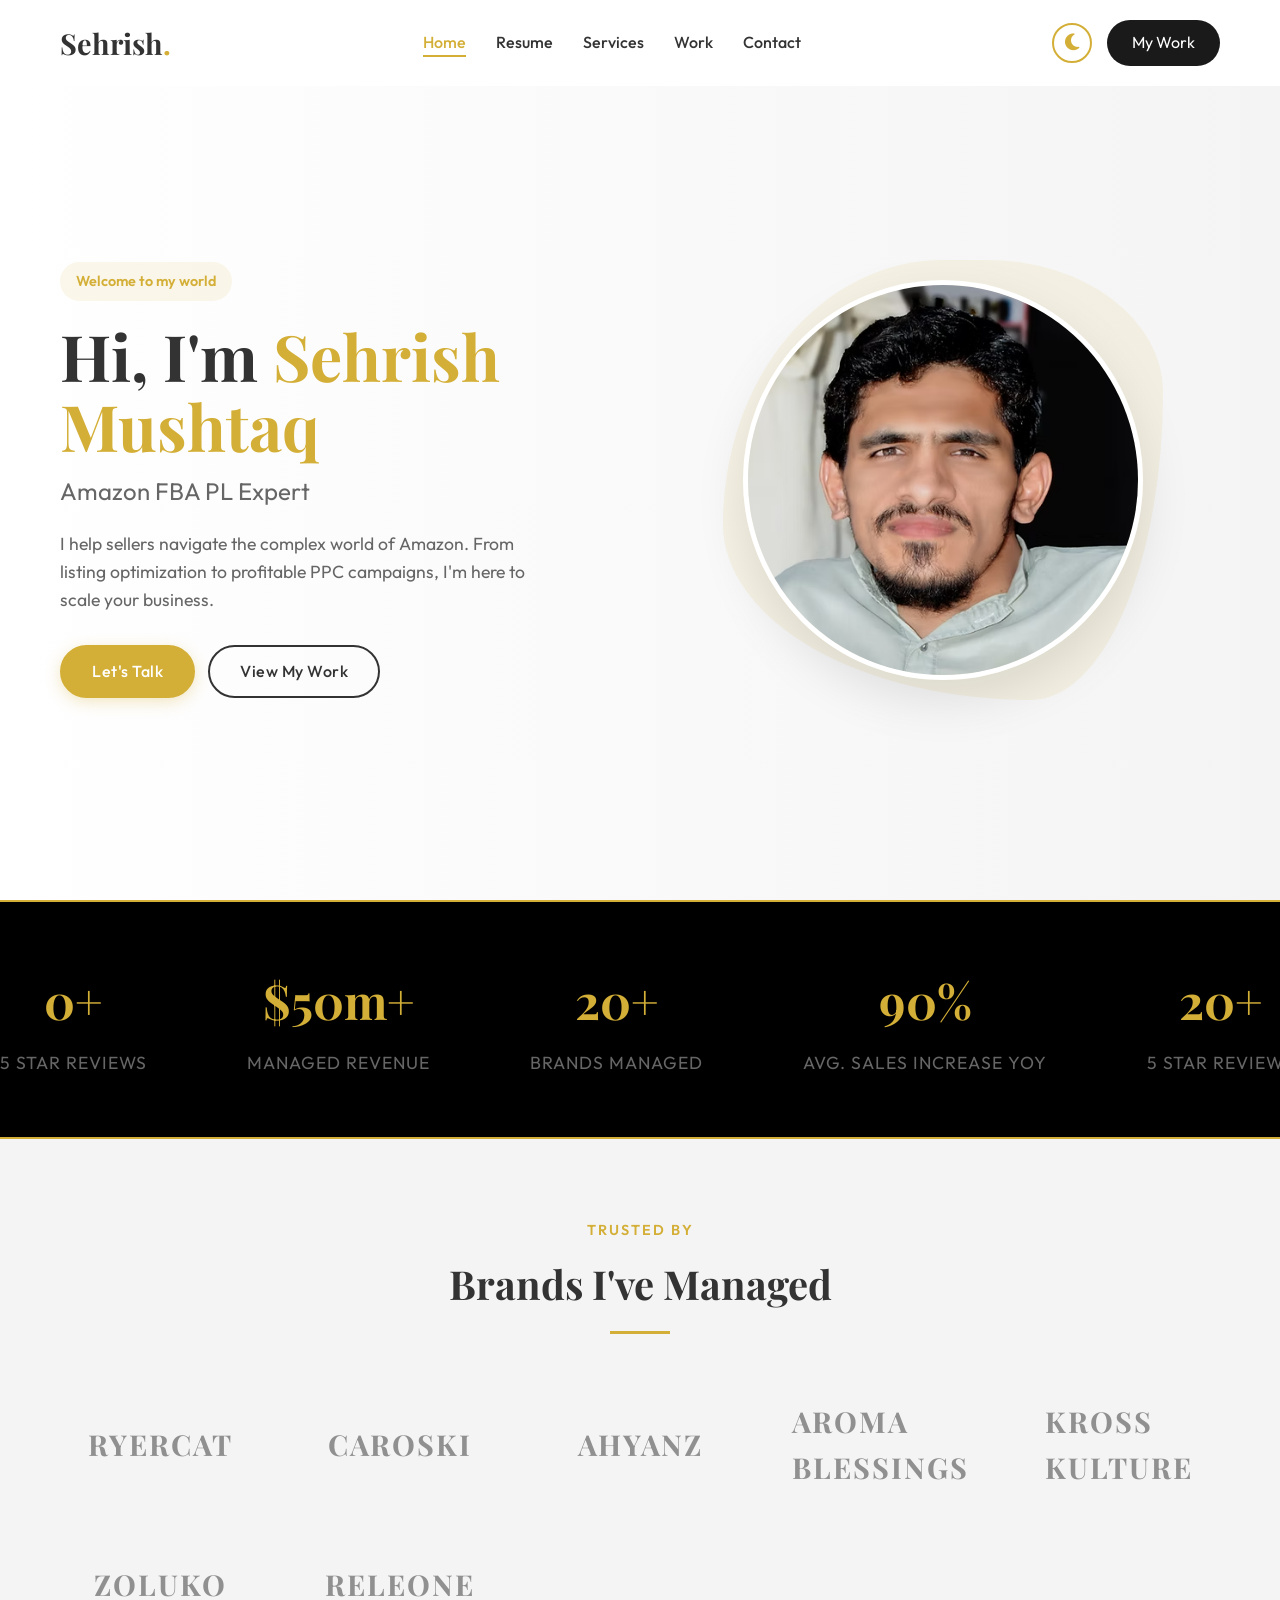
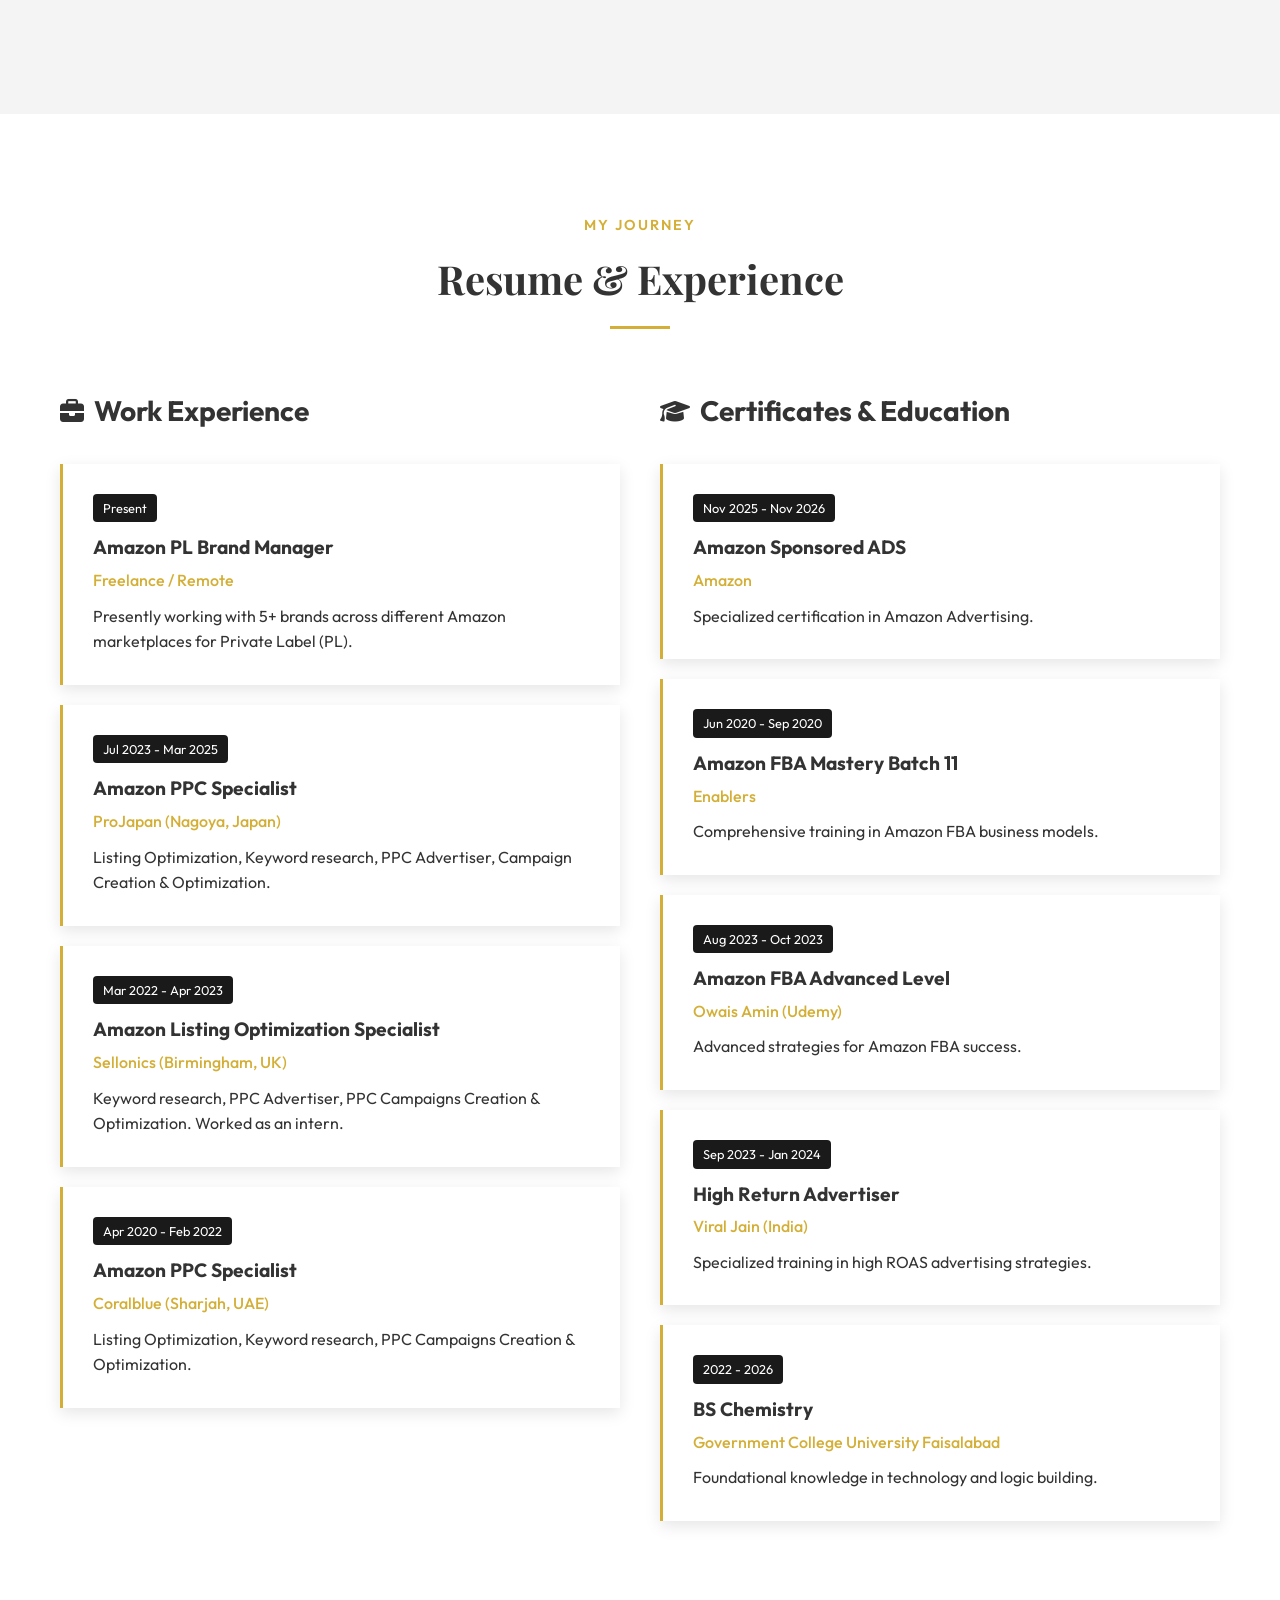
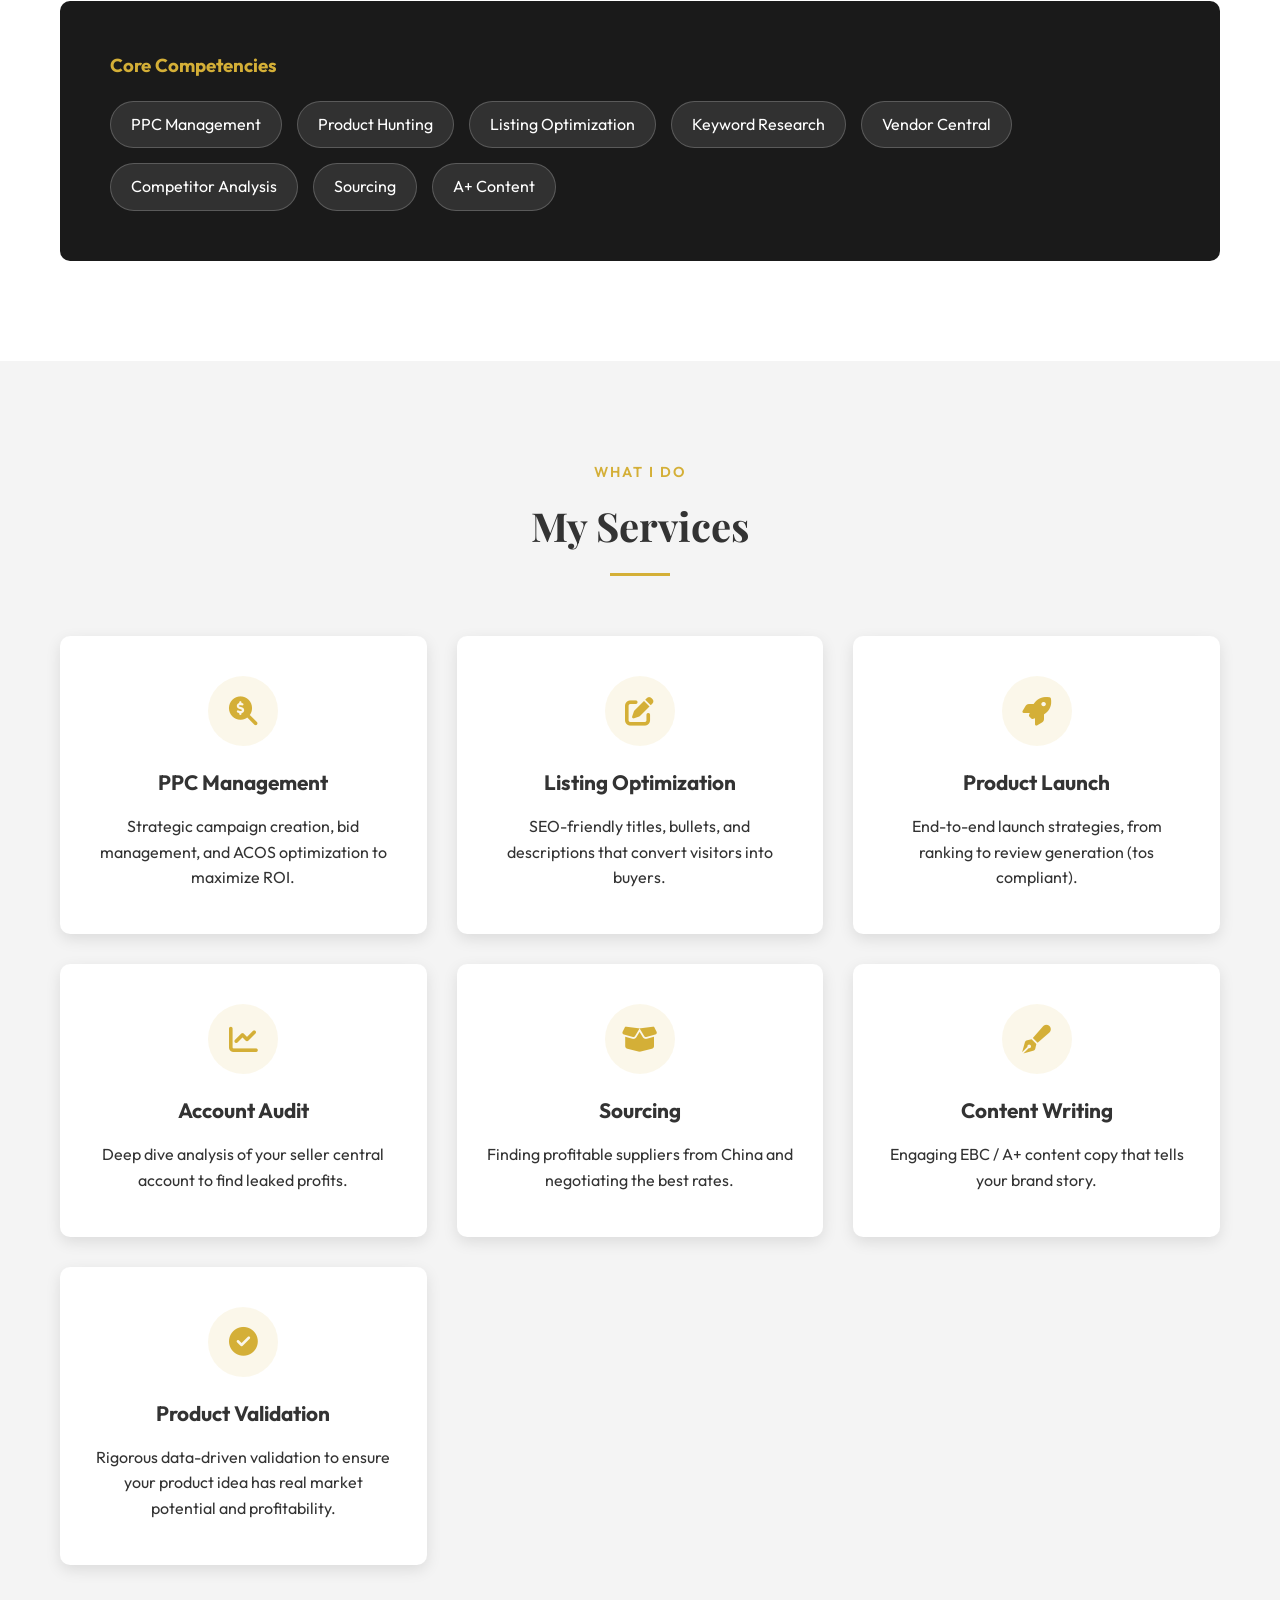
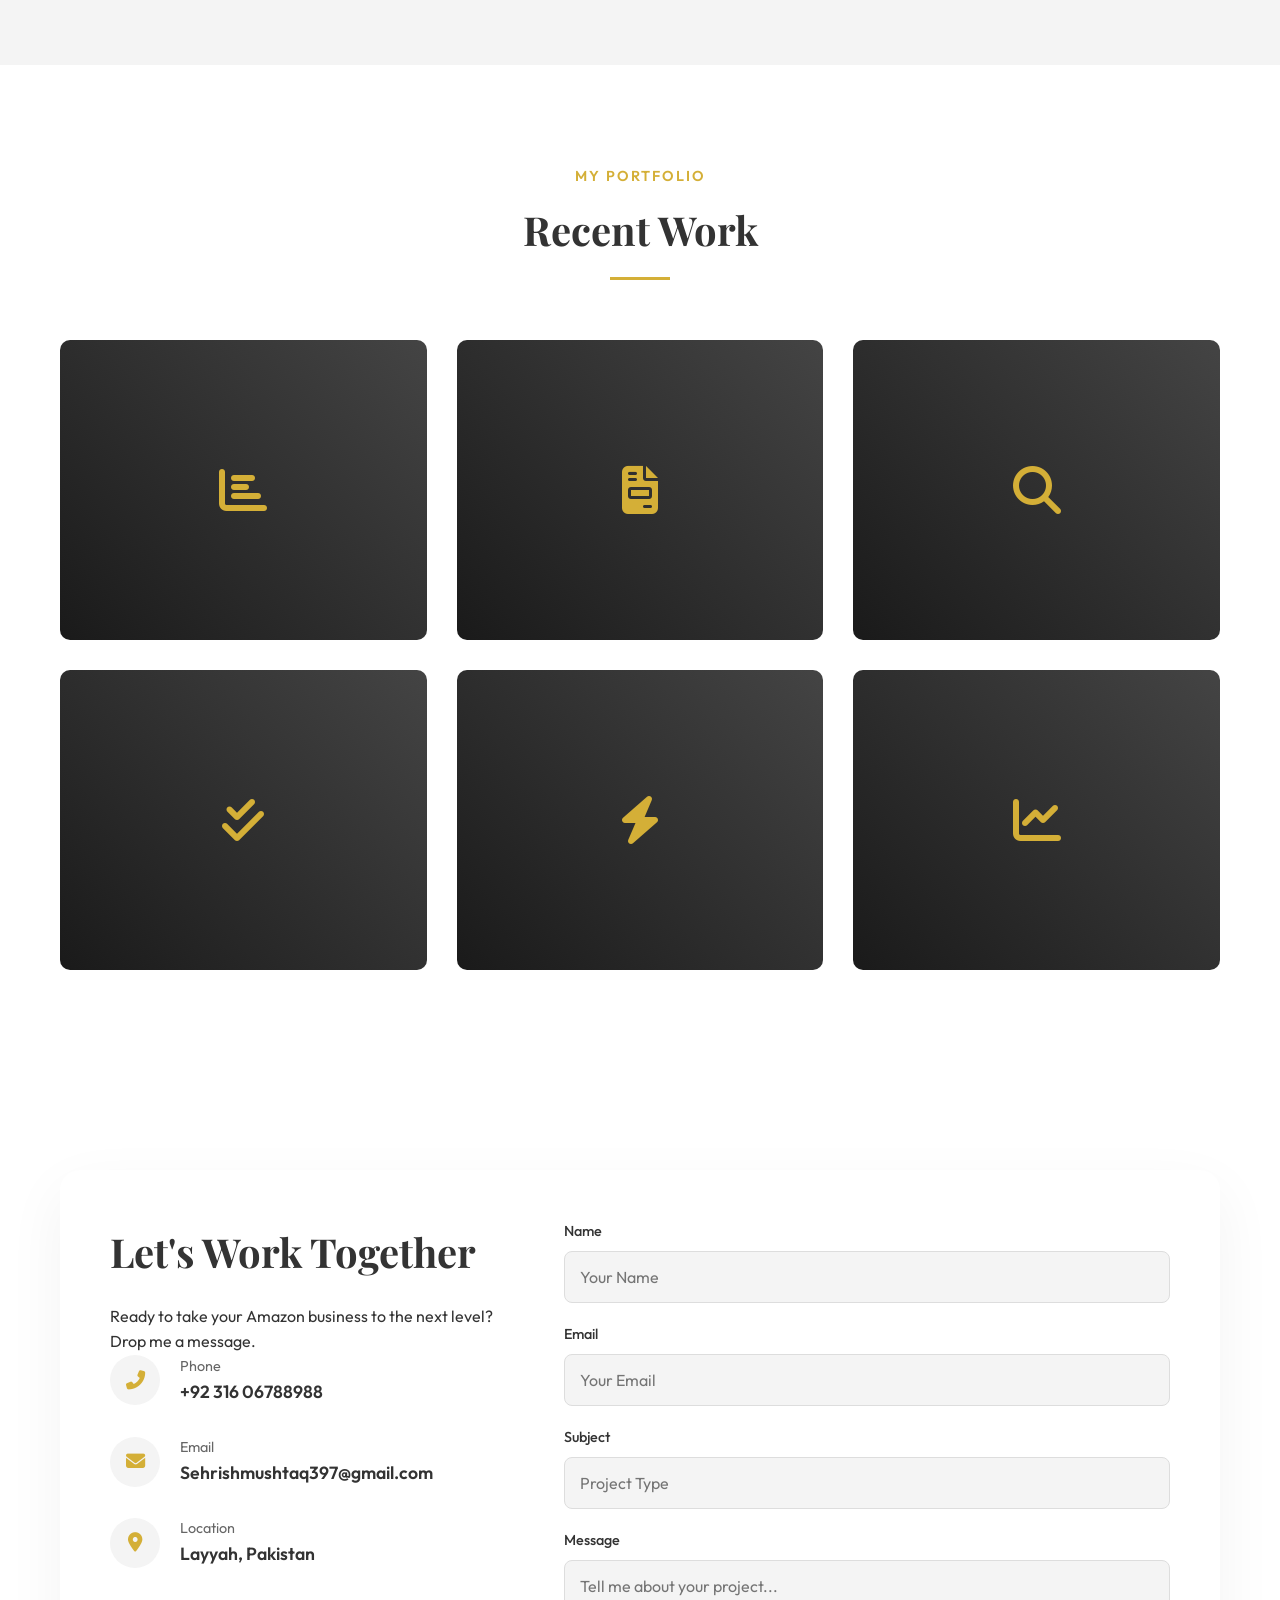
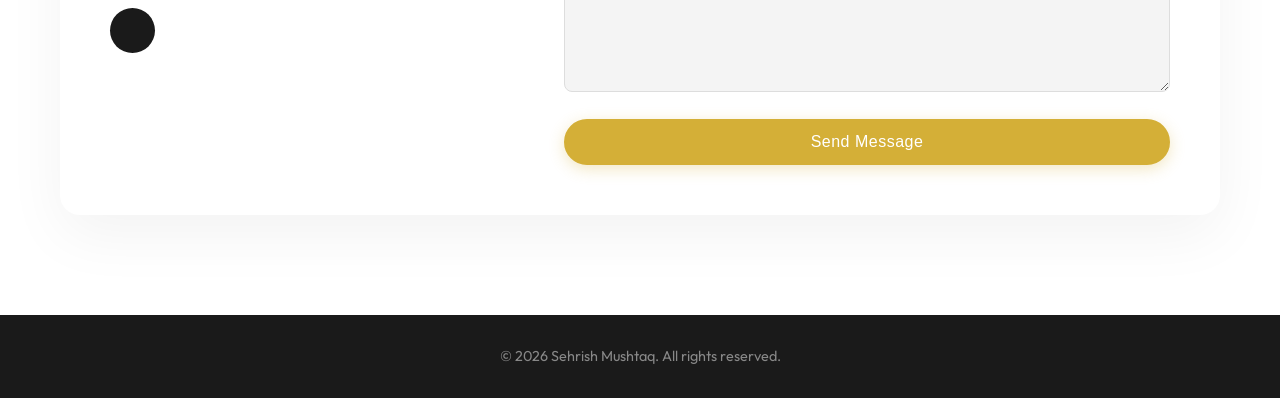
==== commit 03c71d0c: "Update print statement from 'Hello' to 'Goodbye'" ====
--- a/index.html
+++ b/index.html
@@ -4,9 +4,9 @@
 <head>
     <meta charset="UTF-8">
     <meta name="viewport" content="width=device-width, initial-scale=1.0">
-    <title>Muhammad Nadeem | Amazon FBA Expert</title>
+    <title>Sehrish Mushtaq | Amazon FBA Expert</title>
     <meta name="description"
-        content="Portfolio of Muhammad Nadeem, an Amazon FBA PL Expert specializing in PPC, Listing Optimization, and Brand Building.">
+        content="Portfolio of Sehrish Mushtaq, an Amazon FBA PL Expert specializing in PPC, Listing Optimization, and Brand Building.">
 
     <!-- Fonts -->
     <link rel="preconnect" href="https://fonts.googleapis.com">
@@ -27,7 +27,7 @@
     <!-- Navigation -->
     <nav class="navbar" id="navbar">
         <div class="container nav-container">
-            <a href="#" class="logo">M. Nadeem<span class="highlight">.</span></a>
+            <a href="#" class="logo">Sehrish<span class="highlight">.</span></a>
             <div class="hamburger" id="hamburger">
                 <span></span>
                 <span></span>
@@ -54,7 +54,7 @@
         <div class="container hero-container">
             <div class="hero-content">
                 <span class="subtitle">Welcome to my world</span>
-                <h1>Hi, I'm <span class="text-gold">Muhammad Nadeem</span></h1>
+                <h1>Hi, I'm <span class="text-gold">Sehrish Mushtaq</span></h1>
                 <h2 class="role">Amazon FBA PL Expert</h2>
                 <p class="hero-desc">
                     I help sellers navigate the complex world of Amazon. From listing optimization to profitable PPC
@@ -71,7 +71,7 @@
                 <div class="image-wrapper">
                     <div class="blob"></div>
                     <!-- Placeholder for user image. -->
-                    <img src="assets/profile.png" alt="Muhammad Nadeem" class="profile-img">
+                    <img src="assets/profile.png" alt="Sehrish Mushtaq" class="profile-img">
                 </div>
             </div>
         </div>
@@ -221,9 +221,9 @@
                     </div>
 
                     <div class="resume-card">
-                        <div class="resume-date">2016 - 2020</div>
-                        <h4>BS Computer Science</h4>
-                        <span class="company">Government College University</span>
+                        <div class="resume-date">2022 - 2026</div>
+                        <h4>BS Chemistry</h4>
+                        <span class="company">Government College University Faisalabad</span>
                         <p>Foundational knowledge in technology and logic building.</p>
                     </div>
                 </div>
@@ -394,36 +394,31 @@
                         <i class="fas fa-phone-alt"></i>
                         <div>
                             <span>Phone</span>
-                            <p>+92 301 1377775</p>
+                            <p>+92 316 06788988</p>
                         </div>
                     </div>
                     <div class="info-item">
                         <i class="fas fa-envelope"></i>
                         <div>
                             <span>Email</span>
-                            <p>Mnadeemmnb786@gmail.com</p>
+                            <p>Sehrishmushtaq397@gmail.com</p>
                         </div>
                     </div>
                     <div class="info-item">
                         <i class="fas fa-map-marker-alt"></i>
                         <div>
                             <span>Location</span>
-                            <p>Burewala, Pakistan</p>
+                            <p>Layyah, Pakistan</p>
                         </div>
                     </div>
 
                     <div class="social-links">
-                        <!-- Fiverr -->
-                        <a href="https://www.fiverr.com/mnadeem_75?up_rollout=true" target="_blank" title="Fiverr">
-                            <span style="font-weight: 700; font-family: sans-serif;">fi</span>
                         </a>
                         <!-- LinkedIn -->
-                        <a href="https://www.linkedin.com/in/muhammad-nadeem-va/" target="_blank" title="LinkedIn">
-                            <i class="fab fa-linkedin-in"></i>
+                        <a href="https://www.linkedin.com</i>
                         </a>
                         <!-- Facebook -->
-                        <a href="https://www.facebook.com/share/1TNQJmgSxJ/" target="_blank" title="Facebook">
-                            <i class="fab fa-facebook-f"></i>
+                        <a href="https://www.facebook.com</i>
                         </a>
                     </div>
                 </div>
@@ -457,10 +452,8 @@
     <!-- Footer -->
     <footer>
         <div class="container footer-content">
-            <p>&copy; 2025 Muhammad Nadeem. All rights reserved.</p>
-            <p>Designed with <i class="fas fa-heart text-gold"></i> by <a
-                    href="https://www.linkedin.com/in/tahir-hussain-a2488430a?utm_source=share&utm_campaign=share_via&utm_content=profile&utm_medium=android_app"
-                    target="_blank" style="color: inherit; text-decoration: underline;">Tahir Hussain</a></p>
+            <p>&copy; 2026 Sehrish Mushtaq. All rights reserved.</p>
+    
         </div>
     </footer>
 
@@ -482,4 +475,4 @@
     <script src="js/script.js"></script>
 </body>
 
-</html>+</html>
